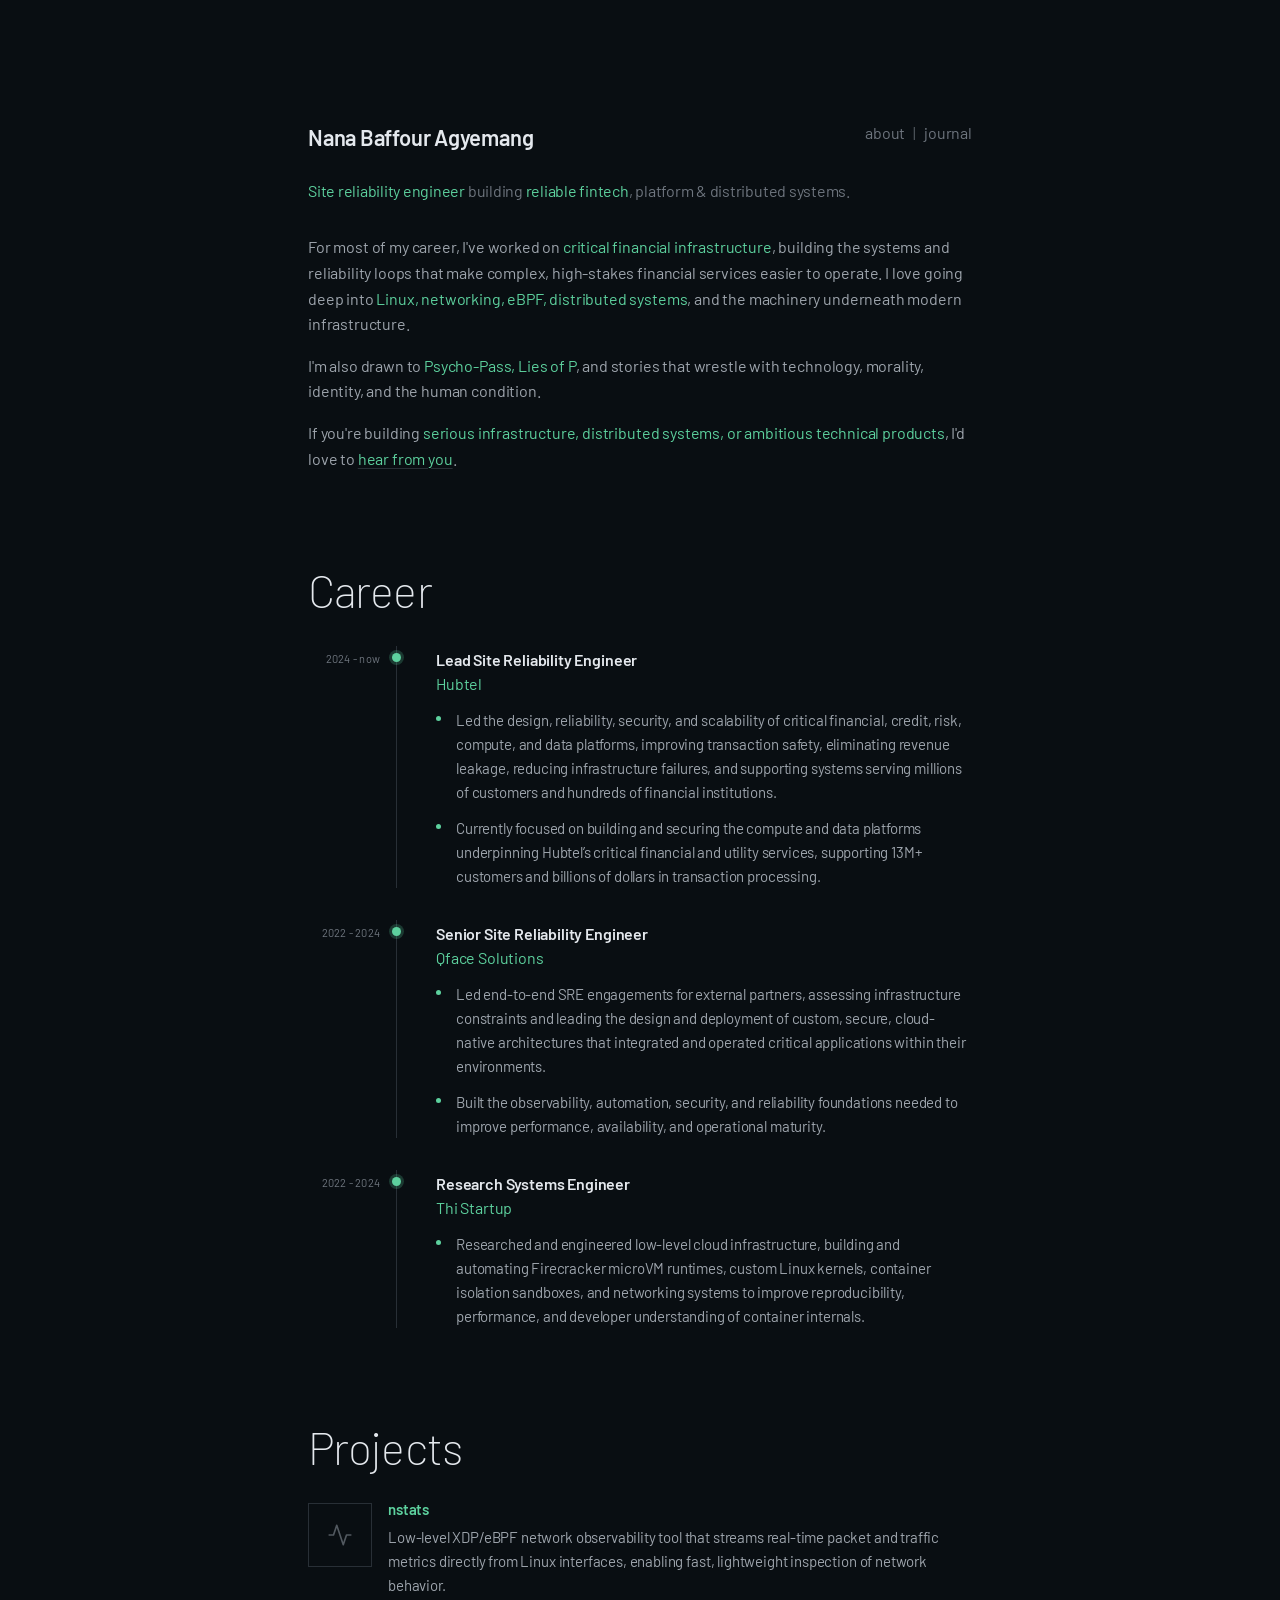
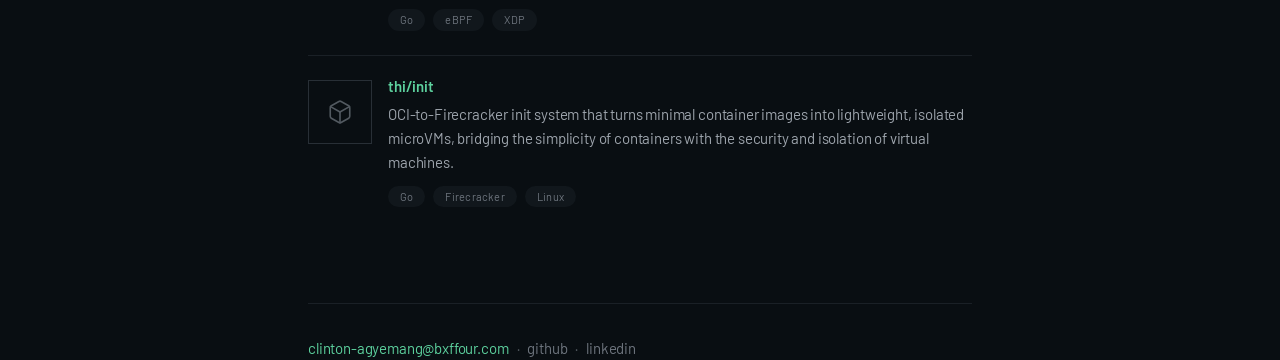
==== public/index.html @ b0f0f6a3 "Deploy as Cloudflare Pages: move site into public/, drop Worker config" ====
<!DOCTYPE html>
<html lang="en">
<head>
  <meta charset="UTF-8">
  <meta name="viewport" content="width=device-width, initial-scale=1.0">
  <meta name="description" content="Agyemang Clinton Baffour is a Site Reliability Engineer building reliable fintech, platform, and distributed systems.">
  <meta name="color-scheme" content="dark">
  <title>Nana Baffour Agyemang | Site Reliability Engineer</title>
  <link rel="preconnect" href="https://fonts.googleapis.com">
  <link rel="preconnect" href="https://fonts.gstatic.com" crossorigin>
  <link
    href="https://fonts.googleapis.com/css2?family=Barlow:wght@200;300;400;500;600&amp;family=IBM+Plex+Mono:wght@400;500&amp;display=swap"
    rel="stylesheet"
  >
  <link rel="stylesheet" href="tokens.css">
  <link rel="stylesheet" href="assets/css/main.css">
</head>
<body>
  <a class="skip-link" href="#main">Skip to content</a>

  <div class="page">
    <header class="site-header">
      <a class="site-name" href="index.html">Nana Baffour Agyemang</a>
      <nav class="site-nav" aria-label="Primary">
        <a href="about.html">about</a>
        <a href="now.html">journal</a>
      </nav>
    </header>

    <main id="main">
      <div class="hero">
        <span class="em">Site reliability engineer</span> building
        <span class="em">reliable fintech</span>, platform &amp; distributed
        systems.
      </div>

      <div class="intro">
        <p>
          For most of my career, I've worked on <span class="em">critical financial infrastructure</span>,
          building the systems and reliability loops that make complex, high-stakes financial
          services easier to operate. I love going deep into <span class="em">Linux, networking, eBPF, distributed systems</span>,
          and the machinery underneath modern infrastructure.
        </p>
        <p>
          I'm also drawn to <span class="em">Psycho-Pass, Lies of P</span>, and stories that wrestle with
          technology, morality, identity, and the human condition.
        </p>
        <p>
          If you're building <span class="em">serious infrastructure, distributed systems, or ambitious
          technical products</span>, I'd love to <a class="inline-link" href="#footer">hear from you</a>.
        </p>
      </div>

      <section aria-labelledby="career-heading">
        <div class="section-heading">
          <h2 id="career-heading">Career</h2>
        </div>
        <div class="career">
          <article class="entry">
            <div class="timespan">2024 - now</div>
            <div class="rail"><span class="entry-dot" aria-hidden="true"></span></div>
            <div class="desc">
              <h3 class="job-role">Lead Site Reliability Engineer</h3>
              <div class="job-org">Hubtel</div>
              <ul class="job-points">
                <li>Led the design, reliability, security, and scalability of critical financial, credit, risk, compute, and data platforms, improving transaction safety, eliminating revenue leakage, reducing infrastructure failures, and supporting systems serving millions of customers and hundreds of financial institutions.</li>
                <li>Currently focused on building and securing the compute and data platforms underpinning Hubtel&rsquo;s critical financial and utility services, supporting 13M+ customers and billions of dollars in transaction processing.</li>
              </ul>
            </div>
          </article>

          <article class="entry">
            <div class="timespan">2022 - 2024</div>
            <div class="rail"><span class="entry-dot" aria-hidden="true"></span></div>
            <div class="desc">
              <h3 class="job-role">Senior Site Reliability Engineer</h3>
              <div class="job-org">Qface Solutions</div>
              <ul class="job-points">
                <li>Led end-to-end SRE engagements for external partners, assessing infrastructure constraints and leading the design and deployment of custom, secure, cloud-native architectures that integrated and operated critical applications within their environments.</li>
                <li>Built the observability, automation, security, and reliability foundations needed to improve performance, availability, and operational maturity.</li>
              </ul>
            </div>
          </article>

          <article class="entry">
            <div class="timespan">2022 - 2024</div>
            <div class="rail"><span class="entry-dot" aria-hidden="true"></span></div>
            <div class="desc">
              <h3 class="job-role">Research Systems Engineer</h3>
              <div class="job-org">Thi Startup</div>
              <ul class="job-points">
                <li>Researched and engineered low-level cloud infrastructure, building and automating Firecracker microVM runtimes, custom Linux kernels, container isolation sandboxes, and networking systems to improve reproducibility, performance, and developer understanding of container internals.</li>
              </ul>
            </div>
          </article>
        </div>
      </section>

      <section aria-labelledby="projects-heading">
        <div class="section-heading">
          <h2 id="projects-heading">Projects</h2>
        </div>
        <div class="projects">
          <article class="project">
            <div class="project-thumb" aria-hidden="true">
              <svg width="26" height="26" viewBox="0 0 24 24" fill="none" stroke="currentColor" stroke-width="1.5" stroke-linecap="round" stroke-linejoin="round">
                <polyline points="22 12 18 12 15 21 9 3 6 12 2 12"></polyline>
              </svg>
            </div>
            <div class="project-content">
              <div class="project-title"><a href="#footer">nstats</a></div>
              <div class="project-desc"><p>Low-level XDP/eBPF network observability tool that streams real-time packet and traffic metrics directly from Linux interfaces, enabling fast, lightweight inspection of network behavior.</p></div>
              <div class="chips"><span class="chip">Go</span><span class="chip">eBPF</span><span class="chip">XDP</span></div>
            </div>
          </article>

          <article class="project">
            <div class="project-thumb" aria-hidden="true">
              <svg width="26" height="26" viewBox="0 0 24 24" fill="none" stroke="currentColor" stroke-width="1.5" stroke-linecap="round" stroke-linejoin="round">
                <path d="M21 8a2 2 0 0 0-1-1.73l-7-4a2 2 0 0 0-2 0l-7 4A2 2 0 0 0 3 8v8a2 2 0 0 0 1 1.73l7 4a2 2 0 0 0 2 0l7-4A2 2 0 0 0 21 16Z"></path>
                <path d="M3.3 7 12 12l8.7-5"></path>
                <path d="M12 22V12"></path>
              </svg>
            </div>
            <div class="project-content">
              <div class="project-title"><a href="#footer">thi/init</a></div>
              <div class="project-desc"><p>OCI-to-Firecracker init system that turns minimal container images into lightweight, isolated microVMs, bridging the simplicity of containers with the security and isolation of virtual machines.</p></div>
              <div class="chips"><span class="chip">Go</span><span class="chip">Firecracker</span><span class="chip">Linux</span></div>
            </div>
          </article>
        </div>
      </section>
    </main>

    <footer id="footer" class="site-footer">
      <div class="foot-links">
        <a class="foot-email" href="mailto:clinton-agyemang@bxffour.com">clinton-agyemang@bxffour.com</a>
        <span aria-hidden="true">·</span>
        <a class="foot-link" href="https://github.com/bxffour" target="_blank" rel="noopener noreferrer">github</a>
        <span aria-hidden="true">·</span>
        <a class="foot-link" href="https://www.linkedin.com/in/nana-agyemang/" target="_blank" rel="noopener noreferrer">linkedin</a>
      </div>
    </footer>
  </div>
</body>
</html>
---- public/tokens.css ----
/* Hallmark · tokens.css - design-language tokens for the bxffour portfolio.
 * Structure + typographic scale studied from gwuah.com (Barlow, thin display vs small body)
 * green on black · Barlow display+body · IBM Plex Mono for tech labels
 */
:root {
  /* color - green on black */
  --color-paper: oklch(16% 0.012 250);
  --color-paper-2: oklch(20% 0.014 250);
  --color-ink: oklch(93% 0.008 250);
  --color-ink-2: oklch(72% 0.014 250);
  --color-ink-3: oklch(56% 0.016 250);
  --color-ink-4: oklch(46% 0.014 250);
  --color-accent: oklch(78% 0.13 162);
  --color-accent-strong: oklch(86% 0.12 162);
  --color-accent-dim: oklch(56% 0.11 162);
  --color-focus: var(--color-accent);
  --color-border: oklch(30% 0.016 250);
  --color-border-soft: oklch(24% 0.014 250);

  /* font */
  --font-display: "Barlow", system-ui, sans-serif;
  --font-body: "Barlow", system-ui, sans-serif;
  --font-mono: "IBM Plex Mono", ui-monospace, monospace;

  /* text scale - gwuah: big thin display vs small body */
  --text-display: clamp(2.2rem, 6vw, 2.8rem); /* ~35-45px */
  --text-name: 1.375rem;                       /* 22px */
  --text-body: 1rem;                           /* 16px */
  --text-small: 0.9375rem;                     /* 15px */
  --text-meta: 0.6875rem;                      /* 11px */

  /* space - 4pt scale */
  --space-1: 0.25rem;
  --space-2: 0.5rem;
  --space-3: 0.75rem;
  --space-4: 1rem;
  --space-5: 1.25rem;
  --space-6: 1.5rem;
  --space-8: 2rem;
  --space-10: 2.5rem;
  --space-12: 3rem;
  --space-16: 4rem;
  --space-20: 5rem;
  --space-24: 6rem;
  --space-30: 7.5rem;
  --space-36: 9rem;

  /* negative-space landmarks - gwuah */
  --pad-top: 120px;
  --hero-tuck: -50px;
  --footer-mt: 150px;
  --footer-py: 130px;

  /* rule + radius */
  --rule-hair: 1px;
  --radius: 0.25rem;

  /* motion (kept for tokens completeness; gwuah is static) */
  --ease-out: cubic-bezier(0.16, 1, 0.3, 1);
  --dur-base: 200ms;
}
---- public/assets/css/main.css ----
/* Hallmark · macrostructure: Multi-page Index · tone: technical · anchor hue: green
 * theme: studied-DNA (structure + type scale: gwuah.com · palette: green on black)
 * source-url: https://www.gwuah.com/
 * paper: oklch(16% 0.012 250) · accent: oklch(78% 0.13 162) · green on black
 * display/body: Barlow (extralight display vs small body) · mono: IBM Plex Mono
 * pre-emit critique: P5 H4 E5 S5 R5 V5
 */

html {
  scroll-behavior: smooth;
  overflow-x: clip;
  scrollbar-width: thin;
  scrollbar-color: var(--color-border) var(--color-paper);
}

body {
  margin: 0;
  background: var(--color-paper);
  color: var(--color-ink);
  font-family: var(--font-body);
  font-weight: 400;
  line-height: 1.6;
  letter-spacing: -0.01em;
  overflow-x: clip;
  -webkit-font-smoothing: antialiased;
  text-rendering: optimizeLegibility;
}

* {
  box-sizing: border-box;
}

::selection {
  background: var(--color-accent);
  color: var(--color-paper);
}

a {
  color: inherit;
}

.skip-link {
  position: absolute;
  top: -40px;
  left: var(--space-4);
  z-index: 1000;
  background: var(--color-accent);
  color: var(--color-paper);
  padding: var(--space-2) var(--space-4);
  border-radius: var(--radius);
  font-size: var(--text-small);
  text-decoration: none;
  transition: top var(--dur-base) var(--ease-out);
}

.skip-link:focus {
  top: var(--space-4);
}

/* ---------------- page shell ---------------- */

.page {
  max-width: 44rem;
  margin: 0 auto;
  padding: var(--pad-top) var(--space-5) 0;
}

/* ---------------- header / nav ---------------- */

.site-header {
  display: flex;
  justify-content: space-between;
  align-items: flex-start;
  gap: var(--space-6);
  margin-bottom: var(--space-6);
}

.site-name {
  font-family: var(--font-display);
  font-weight: 600;
  font-size: var(--text-name);
  letter-spacing: -0.01em;
  color: var(--color-ink);
  text-decoration: none;
}

.site-nav {
  display: flex;
  flex-direction: row;
  align-items: baseline;
  gap: var(--space-2);
  font-size: var(--text-body);
  color: var(--color-ink-3);
}

.site-nav a + a::before {
  content: "|";
  color: var(--color-ink-4);
  margin-right: var(--space-2);
}

.site-nav a {
  text-decoration: none;
  color: inherit;
  transition: color var(--dur-base) var(--ease-out);
}

.site-nav a:hover,
.site-nav a:focus-visible {
  color: var(--color-ink);
}

.site-nav a[aria-current="page"] {
  color: var(--color-accent);
}

/* ---------------- hero sentence ---------------- */

.hero {
  color: var(--color-ink-3);
  letter-spacing: -0.015em;
  font-size: var(--text-body);
  line-height: 1.45;
  margin-top: 0;
}

.em {
  color: var(--color-accent);
}

/* ---------------- intro ---------------- */

.intro {
  margin-top: var(--space-8);
  color: var(--color-ink-2);
  font-size: var(--text-body);
  display: flex;
  flex-direction: column;
  gap: var(--space-4);
}

.intro p {
  margin: 0;
  line-height: 1.6;
}

.mono {
  font-family: var(--font-mono);
  font-size: 0.92em;
  letter-spacing: -0.01em;
}

.dim {
  color: var(--color-ink-4);
}

.inline-link {
  color: var(--color-accent);
  text-decoration: underline;
  text-underline-offset: 3px;
  text-decoration-thickness: 1px;
  text-decoration-color: var(--color-border);
}

.inline-link:hover,
.inline-link:focus-visible {
  text-decoration-color: var(--color-accent);
}

/* ---------------- section heading ---------------- */

.section-heading {
  margin-top: var(--space-24);
  margin-bottom: var(--space-8);
}

.section-heading h2 {
  font-family: var(--font-display);
  font-weight: 200;
  font-size: var(--text-display);
  letter-spacing: -0.02em;
  line-height: 1.05;
  margin: 0;
}

.section-heading .sub {
  color: var(--color-ink-4);
  font-weight: 300;
  font-size: var(--text-small);
  margin-top: var(--space-2);
}

/* ---------------- career timeline ---------------- */

.career {
  display: flex;
  flex-direction: column;
}

.entry {
  display: grid;
  grid-template-columns: 4.5rem 1.5rem minmax(0, 1fr);
  column-gap: var(--space-4);
  padding-bottom: var(--space-8);
}

.entry:last-child {
  padding-bottom: 0;
}

.timespan {
  text-align: right;
  color: var(--color-ink-3);
  font-size: var(--text-meta);
  letter-spacing: 0.02em;
  white-space: nowrap;
  padding-top: 0.35em;
  min-width: 0;
}

.rail {
  position: relative;
  align-self: stretch;
  border-left: var(--rule-hair) solid var(--color-border);
}

.entry-dot {
  position: absolute;
  top: 0.45em;
  left: -5px;
  width: 9px;
  height: 9px;
  border-radius: 50%;
  background: var(--color-accent);
  box-shadow: 0 0 0 3px color-mix(in oklch, var(--color-accent) 22%, transparent);
}

.desc {
  min-width: 0;
  padding-top: 0.05em;
}

.job-role {
  font-weight: 600;
  font-size: var(--text-body);
  margin: 0;
}

.job-org {
  font-size: var(--text-body);
  color: var(--color-accent);
  margin-top: -2px;
}

.job-desc {
  margin-top: var(--space-3);
  color: var(--color-ink-2);
  font-size: var(--text-small);
  line-height: 1.6;
}

.job-points {
  list-style: none;
  margin: var(--space-3) 0 0;
  padding: 0;
  display: flex;
  flex-direction: column;
  gap: var(--space-3);
}

.job-points li {
  color: var(--color-ink-2);
  font-size: var(--text-small);
  line-height: 1.6;
  padding-left: var(--space-5);
  position: relative;
}

.job-points li::before {
  content: "";
  position: absolute;
  left: 0;
  top: 0.55em;
  width: 5px;
  height: 5px;
  border-radius: 50%;
  background: var(--color-accent);
}

.job-desc p {
  margin: 0;
}

/* ---------------- projects list ---------------- */

.projects {
  display: flex;
  flex-direction: column;
}

.project {
  display: grid;
  grid-template-columns: auto minmax(0, 1fr);
  gap: var(--space-4);
  padding-top: var(--space-6);
  margin-top: var(--space-6);
  border-top: var(--rule-hair) solid var(--color-border-soft);
}

.project:first-child {
  border-top: none;
  padding-top: 0;
  margin-top: 0;
}

.project-thumb {
  width: 64px;
  height: 64px;
  flex-shrink: 0;
  border: 1px solid var(--color-border);
  display: flex;
  align-items: center;
  justify-content: center;
  color: var(--color-ink-4);
}

.project-thumb svg {
  transition: color var(--dur-base) var(--ease-out);
}

.project:hover .project-thumb,
.project:focus-within .project-thumb {
  color: var(--color-accent);
}

.project-content {
  min-width: 0;
  margin-top: -6px;
}

.project-title {
  font-weight: 600;
  font-size: var(--text-small);
}

.project-title a {
  color: var(--color-accent);
  text-decoration: none;
}

.project-title a:hover,
.project-title a:focus-visible {
  text-decoration: underline;
  text-underline-offset: 2px;
}

.project-desc {
  color: var(--color-ink-2);
  font-size: var(--text-small);
  line-height: 1.6;
  margin-top: var(--space-1);
}

.project-desc p {
  margin: 0;
}

.chips {
  display: flex;
  flex-wrap: wrap;
  gap: var(--space-2);
  margin-top: var(--space-3);
}

.chip {
  background: var(--color-paper-2);
  border-radius: 999px;
  padding: 2px var(--space-3);
  font-size: var(--text-meta);
  letter-spacing: 0.02em;
  color: var(--color-ink-3);
}

/* ---------------- about / now shared ---------------- */

.bio {
  margin-top: var(--space-8);
  color: var(--color-ink-2);
  font-size: var(--text-body);
  display: flex;
  flex-direction: column;
  gap: var(--space-4);
  max-width: 40rem;
}

.bio p {
  margin: 0;
  line-height: 1.65;
}

.about-section-title {
  font-family: var(--font-display);
  font-weight: 500;
  font-size: var(--text-body);
  color: var(--color-ink);
  margin: 0 0 var(--space-4);
}

.about-block {
  margin-top: var(--space-12);
}

.about-list {
  list-style: none;
  margin: 0;
  padding: 0;
  display: flex;
  flex-direction: column;
  gap: var(--space-3);
}

.about-list li {
  color: var(--color-ink-2);
  font-size: var(--text-small);
  padding-left: var(--space-5);
  position: relative;
}

.about-list li::before {
  content: "";
  position: absolute;
  left: 0;
  top: 0.6em;
  width: 0.4em;
  height: 1px;
  background: var(--color-accent);
}

.about-cols {
  display: grid;
  grid-template-columns: repeat(2, minmax(0, 1fr));
  gap: var(--space-10);
}

.now-row {
  display: flex;
  align-items: center;
  gap: var(--space-3);
  margin-top: var(--space-8);
  color: var(--color-ink);
  font-size: var(--text-body);
}

.now-dot {
  width: 0.5rem;
  height: 0.5rem;
  flex-shrink: 0;
  border-radius: 50%;
  background: var(--color-accent);
  box-shadow: 0 0 0 3px color-mix(in oklch, var(--color-accent) 22%, transparent);
}

/* ---------------- footer ---------------- */

.site-footer {
  margin-top: var(--space-24);
  padding-top: var(--space-8);
  border-top: var(--rule-hair) solid var(--color-border-soft);
  display: flex;
  justify-content: space-between;
  align-items: baseline;
  flex-wrap: wrap;
  gap: var(--space-2) var(--space-6);
}

.foot-line {
  margin: 0;
  color: var(--color-ink-3);
  font-size: var(--text-small);
}

.foot-email {
  color: var(--color-accent);
  font-size: var(--text-small);
  text-decoration: none;
  overflow-wrap: anywhere;
}

.foot-email:hover,
.foot-email:focus-visible {
  text-decoration: underline;
  text-underline-offset: 4px;
}

.foot-links {
  display: flex;
  flex-wrap: wrap;
  align-items: baseline;
  gap: var(--space-2);
  font-size: var(--text-small);
  color: var(--color-ink-4);
}

.foot-link {
  color: var(--color-ink-3);
  text-decoration: none;
  transition: color var(--dur-base) var(--ease-out);
}

.foot-link:hover,
.foot-link:focus-visible {
  color: var(--color-ink);
}

/* ---------------- under-construction page ---------------- */

.construction {
  margin-top: var(--space-12);
}

.construction-prompt {
  display: flex;
  align-items: center;
  gap: var(--space-2);
  margin: 0;
  font-family: var(--font-mono);
  font-size: var(--text-meta);
  letter-spacing: 0.14em;
  text-transform: uppercase;
}

.cursor {
  display: inline-block;
  width: 0.5em;
  height: 1.05em;
  background: var(--color-accent);
  animation: blink 1.1s steps(1) infinite;
}

@keyframes blink {
  50% {
    opacity: 0;
  }
}

.construction-title {
  font-family: var(--font-display);
  font-weight: 200;
  font-size: var(--text-display);
  letter-spacing: -0.02em;
  line-height: 1.05;
  margin: var(--space-6) 0 var(--space-4);
}

.construction-sub {
  color: var(--color-ink-2);
  font-size: var(--text-small);
  line-height: 1.65;
  max-width: 34rem;
  margin: 0;
}

/* ---------------- focus ---------------- */

:focus-visible {
  outline: 2px solid var(--color-focus);
  outline-offset: 2px;
  border-radius: 2px;
}

/* ---------------- reduced motion ---------------- */

@media (prefers-reduced-motion: reduce) {
  html {
    scroll-behavior: auto;
  }

  .cursor {
    animation: none;
  }
}

/* ---------------- responsive ---------------- */

@media (max-width: 640px) {
  .page {
    padding: 48px var(--space-4) 0;
  }

  .site-header {
    flex-wrap: wrap;
    row-gap: var(--space-3);
  }

  .site-name {
    font-size: 1.2rem;
  }

  .section-heading {
    margin-top: var(--space-16);
  }

  .site-footer {
    margin-top: var(--space-16);
  }

  .entry {
    grid-template-columns: 4.5rem 1.25rem minmax(0, 1fr);
    column-gap: var(--space-3);
  }

  .about-cols {
    grid-template-columns: 1fr;
    gap: var(--space-8);
  }
}
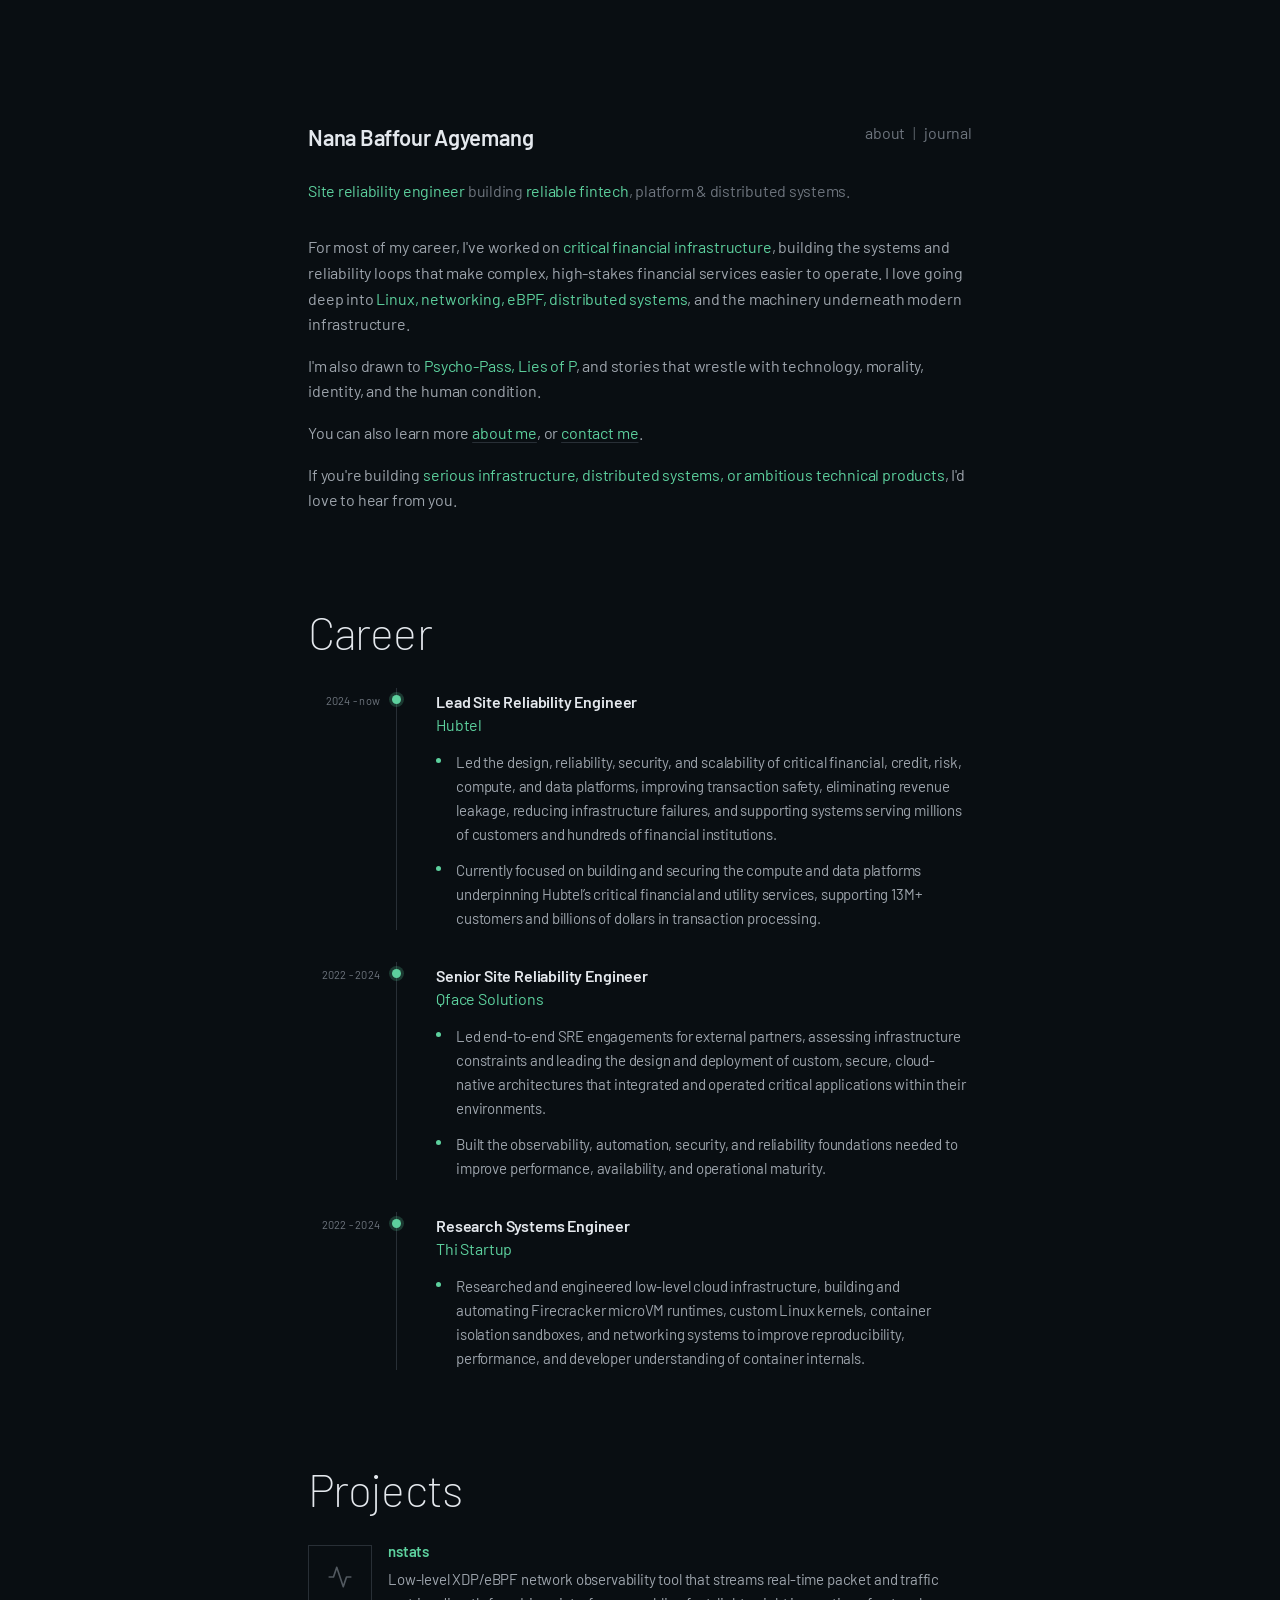
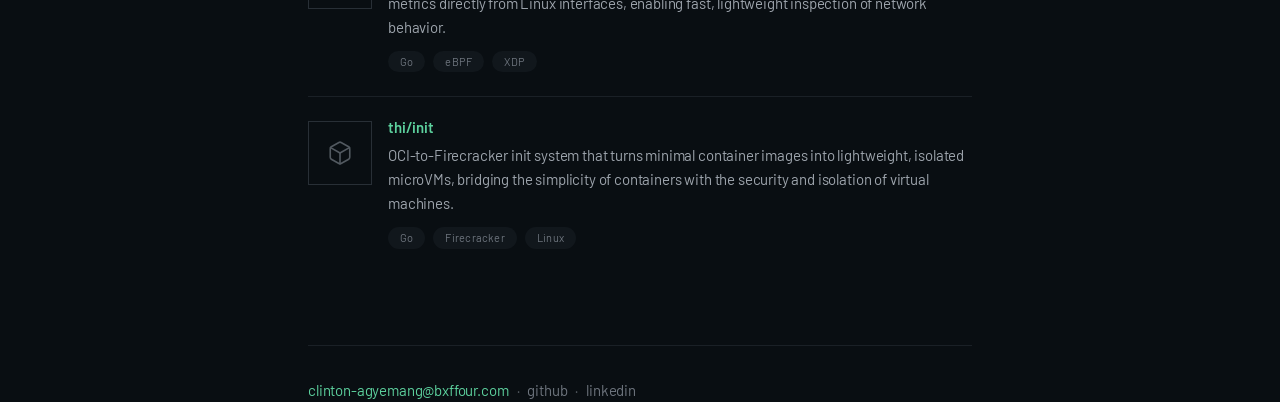
==== commit 5d14d0c3: "Update home intro links" ====
--- a/public/index.html
+++ b/public/index.html
@@ -46,8 +46,12 @@
           technology, morality, identity, and the human condition.
         </p>
         <p>
+          You can also learn more <a class="inline-link" href="about.html">about me</a>,
+          or <a class="inline-link" href="#footer">contact me</a>.
+        </p>
+        <p>
           If you're building <span class="em">serious infrastructure, distributed systems, or ambitious
-          technical products</span>, I'd love to <a class="inline-link" href="#footer">hear from you</a>.
+          technical products</span>, I'd love to hear from you.
         </p>
       </div>
 
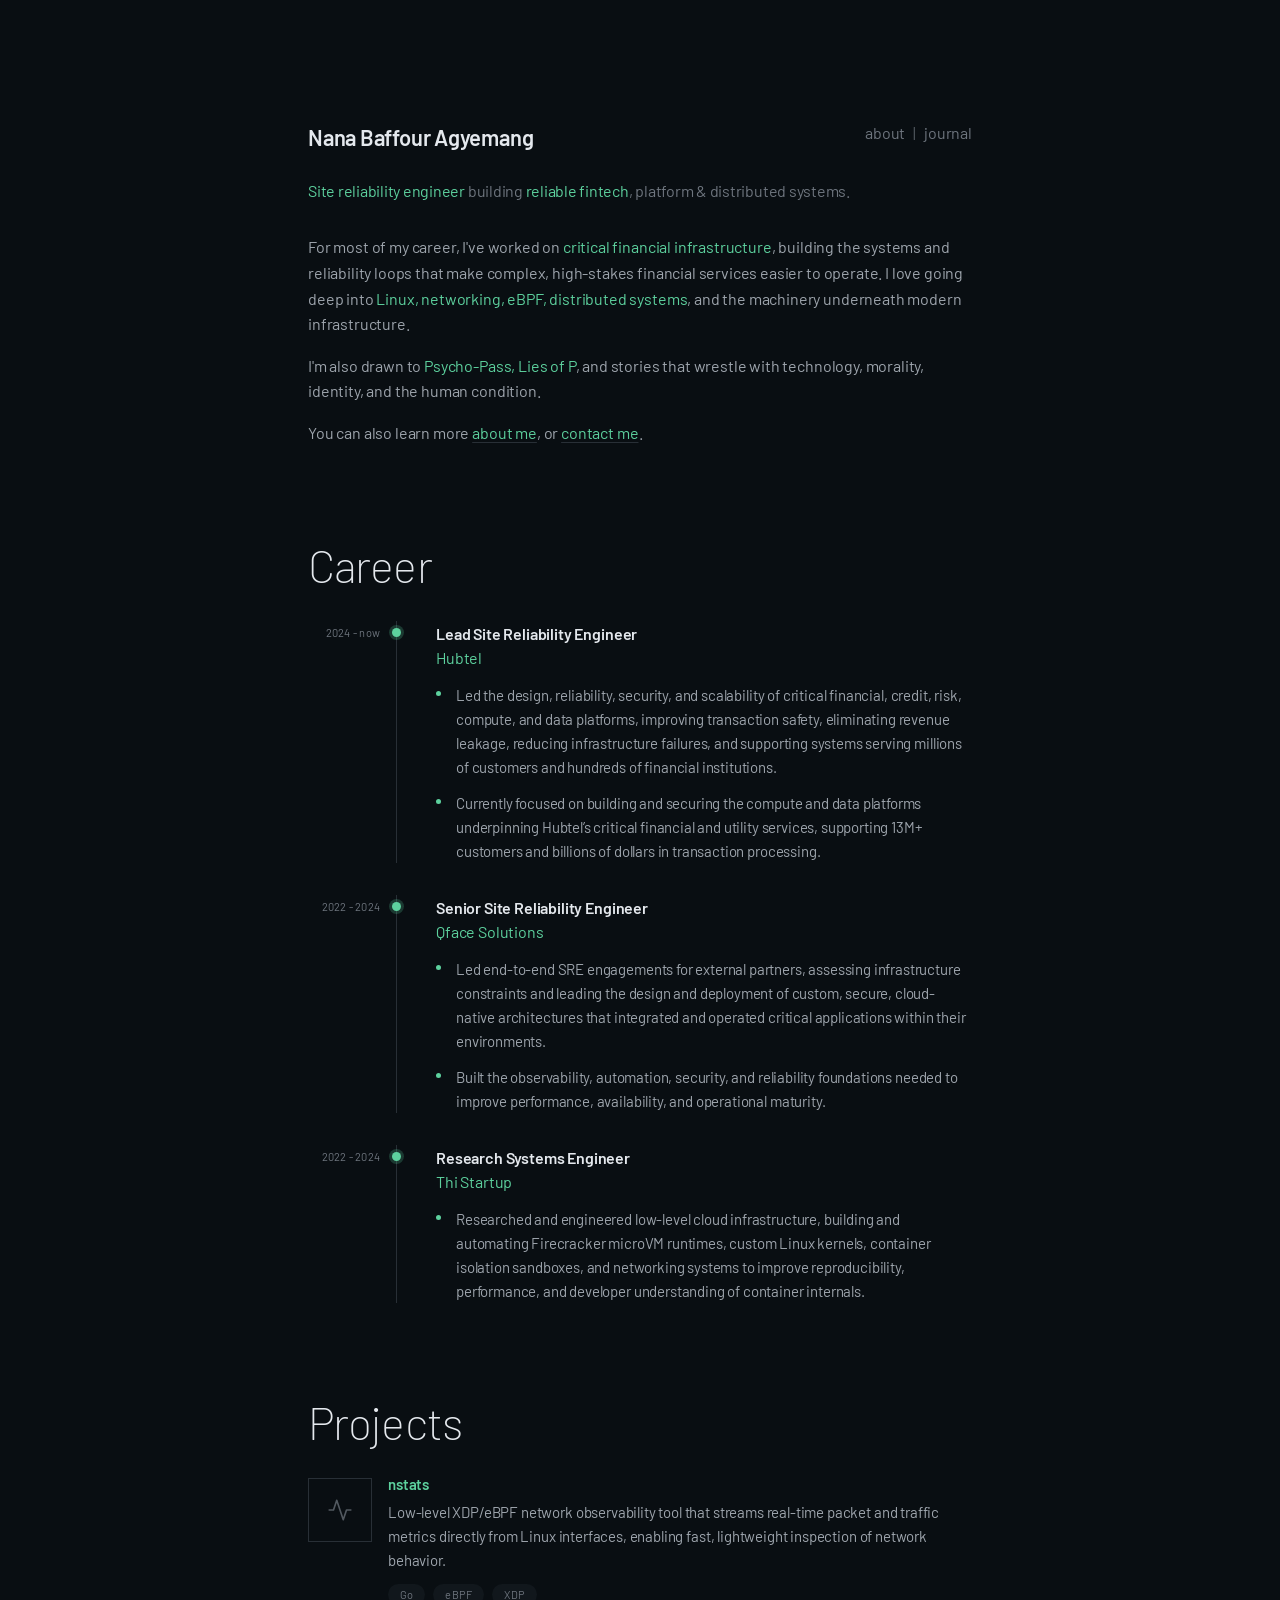
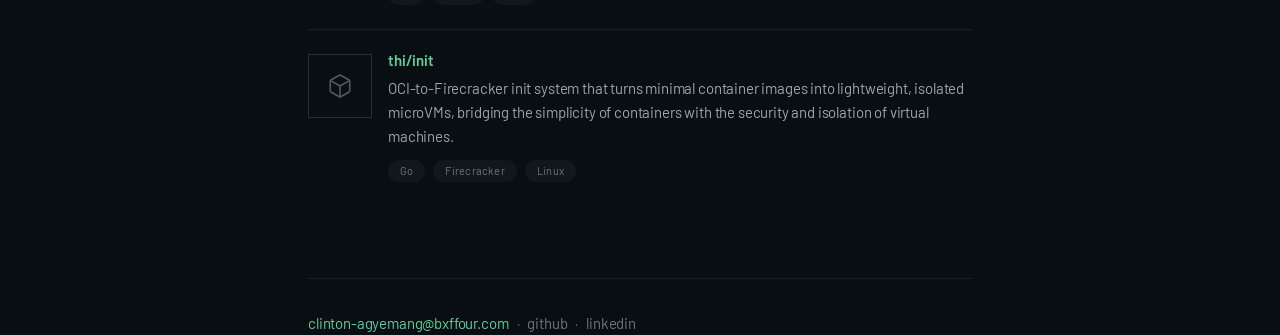
==== commit a19c4fa8: "Remove closing intro paragraph" ====
--- a/public/index.html
+++ b/public/index.html
@@ -48,10 +48,6 @@
         <p>
           You can also learn more <a class="inline-link" href="about.html">about me</a>,
           or <a class="inline-link" href="#footer">contact me</a>.
-        </p>
-        <p>
-          If you're building <span class="em">serious infrastructure, distributed systems, or ambitious
-          technical products</span>, I'd love to hear from you.
         </p>
       </div>
 
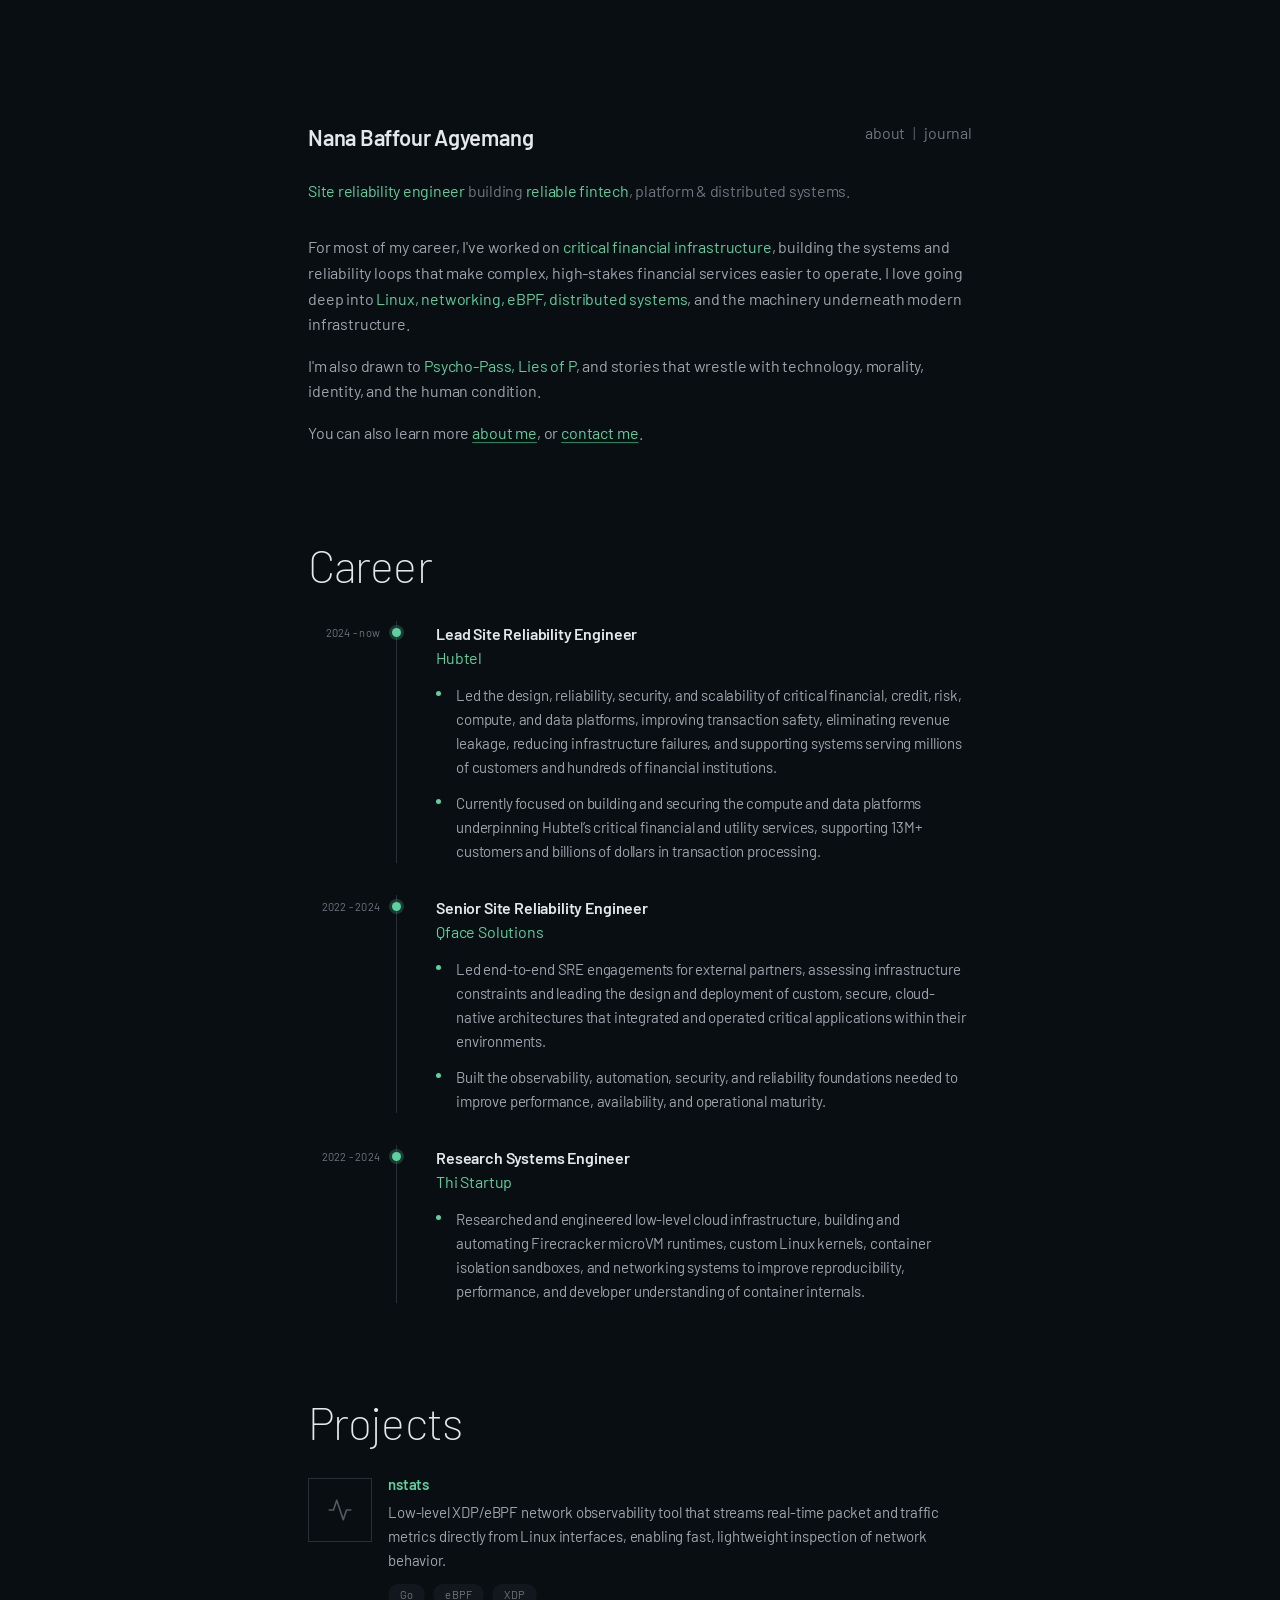
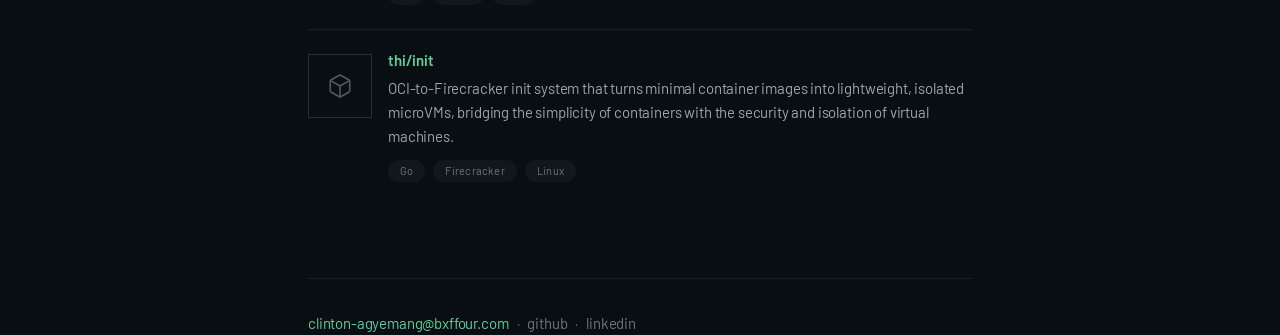
==== commit 46474a8d: "add link to project" ====
--- a/public/index.html
+++ b/public/index.html
@@ -108,7 +108,7 @@
               </svg>
             </div>
             <div class="project-content">
-              <div class="project-title"><a href="#footer">nstats</a></div>
+              <div class="project-title"><a href="https://github.com/bxffour/nstats" target="_blank" rel="noopener noreferrer">nstats</a></div>
               <div class="project-desc"><p>Low-level XDP/eBPF network observability tool that streams real-time packet and traffic metrics directly from Linux interfaces, enabling fast, lightweight inspection of network behavior.</p></div>
               <div class="chips"><span class="chip">Go</span><span class="chip">eBPF</span><span class="chip">XDP</span></div>
             </div>
@@ -123,7 +123,7 @@
               </svg>
             </div>
             <div class="project-content">
-              <div class="project-title"><a href="#footer">thi/init</a></div>
+              <div class="project-title"><a href="https://github.com/thi-startup/init" target="_blank" rel="noopener noreferrer">thi/init</a></div>
               <div class="project-desc"><p>OCI-to-Firecracker init system that turns minimal container images into lightweight, isolated microVMs, bridging the simplicity of containers with the security and isolation of virtual machines.</p></div>
               <div class="chips"><span class="chip">Go</span><span class="chip">Firecracker</span><span class="chip">Linux</span></div>
             </div>
--- a/public/assets/css/main.css
+++ b/public/assets/css/main.css
@@ -159,11 +159,12 @@
   text-decoration: underline;
   text-underline-offset: 3px;
   text-decoration-thickness: 1px;
-  text-decoration-color: var(--color-border);
+  text-decoration-color: var(--color-accent-dim);
 }
 
 .inline-link:hover,
 .inline-link:focus-visible {
+  color: var(--color-accent-strong);
   text-decoration-color: var(--color-accent);
 }
 
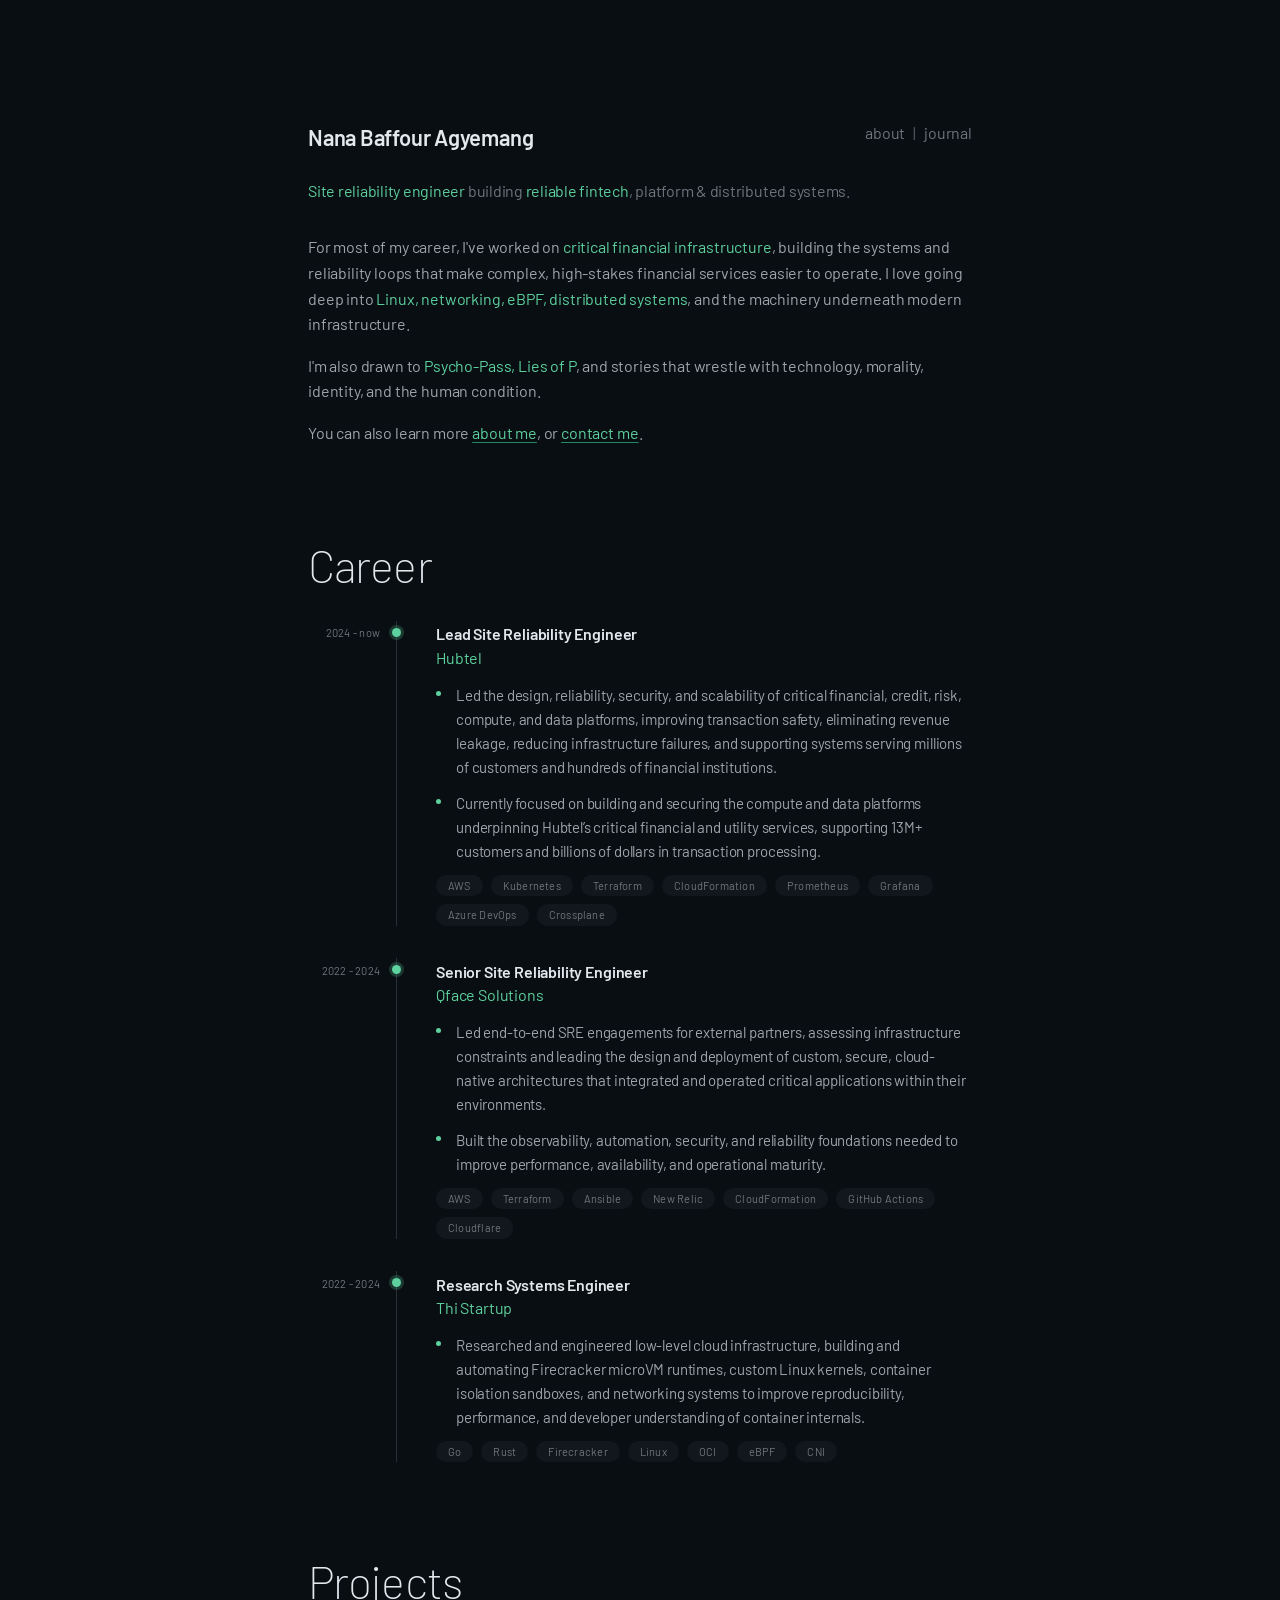
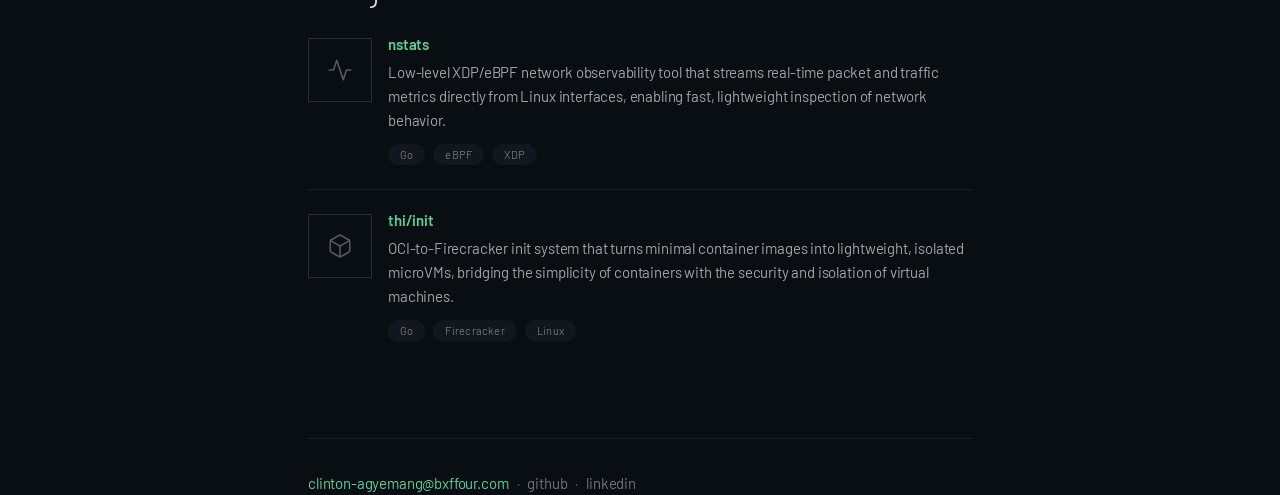
==== commit e59debae: "add tools and tech" ====
--- a/public/index.html
+++ b/public/index.html
@@ -66,6 +66,9 @@
                 <li>Led the design, reliability, security, and scalability of critical financial, credit, risk, compute, and data platforms, improving transaction safety, eliminating revenue leakage, reducing infrastructure failures, and supporting systems serving millions of customers and hundreds of financial institutions.</li>
                 <li>Currently focused on building and securing the compute and data platforms underpinning Hubtel&rsquo;s critical financial and utility services, supporting 13M+ customers and billions of dollars in transaction processing.</li>
               </ul>
+              <div class="chips">
+                <span class="chip">AWS</span><span class="chip">Kubernetes</span><span class="chip">Terraform</span><span class="chip">CloudFormation</span><span class="chip">Prometheus</span><span class="chip">Grafana</span><span class="chip">Azure DevOps</span><span class="chip">Crossplane</span>
+              </div>
             </div>
           </article>
 
@@ -79,6 +82,9 @@
                 <li>Led end-to-end SRE engagements for external partners, assessing infrastructure constraints and leading the design and deployment of custom, secure, cloud-native architectures that integrated and operated critical applications within their environments.</li>
                 <li>Built the observability, automation, security, and reliability foundations needed to improve performance, availability, and operational maturity.</li>
               </ul>
+              <div class="chips">
+                <span class="chip">AWS</span><span class="chip">Terraform</span><span class="chip">Ansible</span><span class="chip">New Relic</span><span class="chip">CloudFormation</span><span class="chip">GitHub Actions</span><span class="chip">Cloudflare</span>
+              </div>
             </div>
           </article>
 
@@ -91,6 +97,9 @@
               <ul class="job-points">
                 <li>Researched and engineered low-level cloud infrastructure, building and automating Firecracker microVM runtimes, custom Linux kernels, container isolation sandboxes, and networking systems to improve reproducibility, performance, and developer understanding of container internals.</li>
               </ul>
+              <div class="chips">
+                <span class="chip">Go</span><span class="chip">Rust</span><span class="chip">Firecracker</span><span class="chip">Linux</span><span class="chip">OCI</span><span class="chip">eBPF</span><span class="chip">CNI</span>
+              </div>
             </div>
           </article>
         </div>
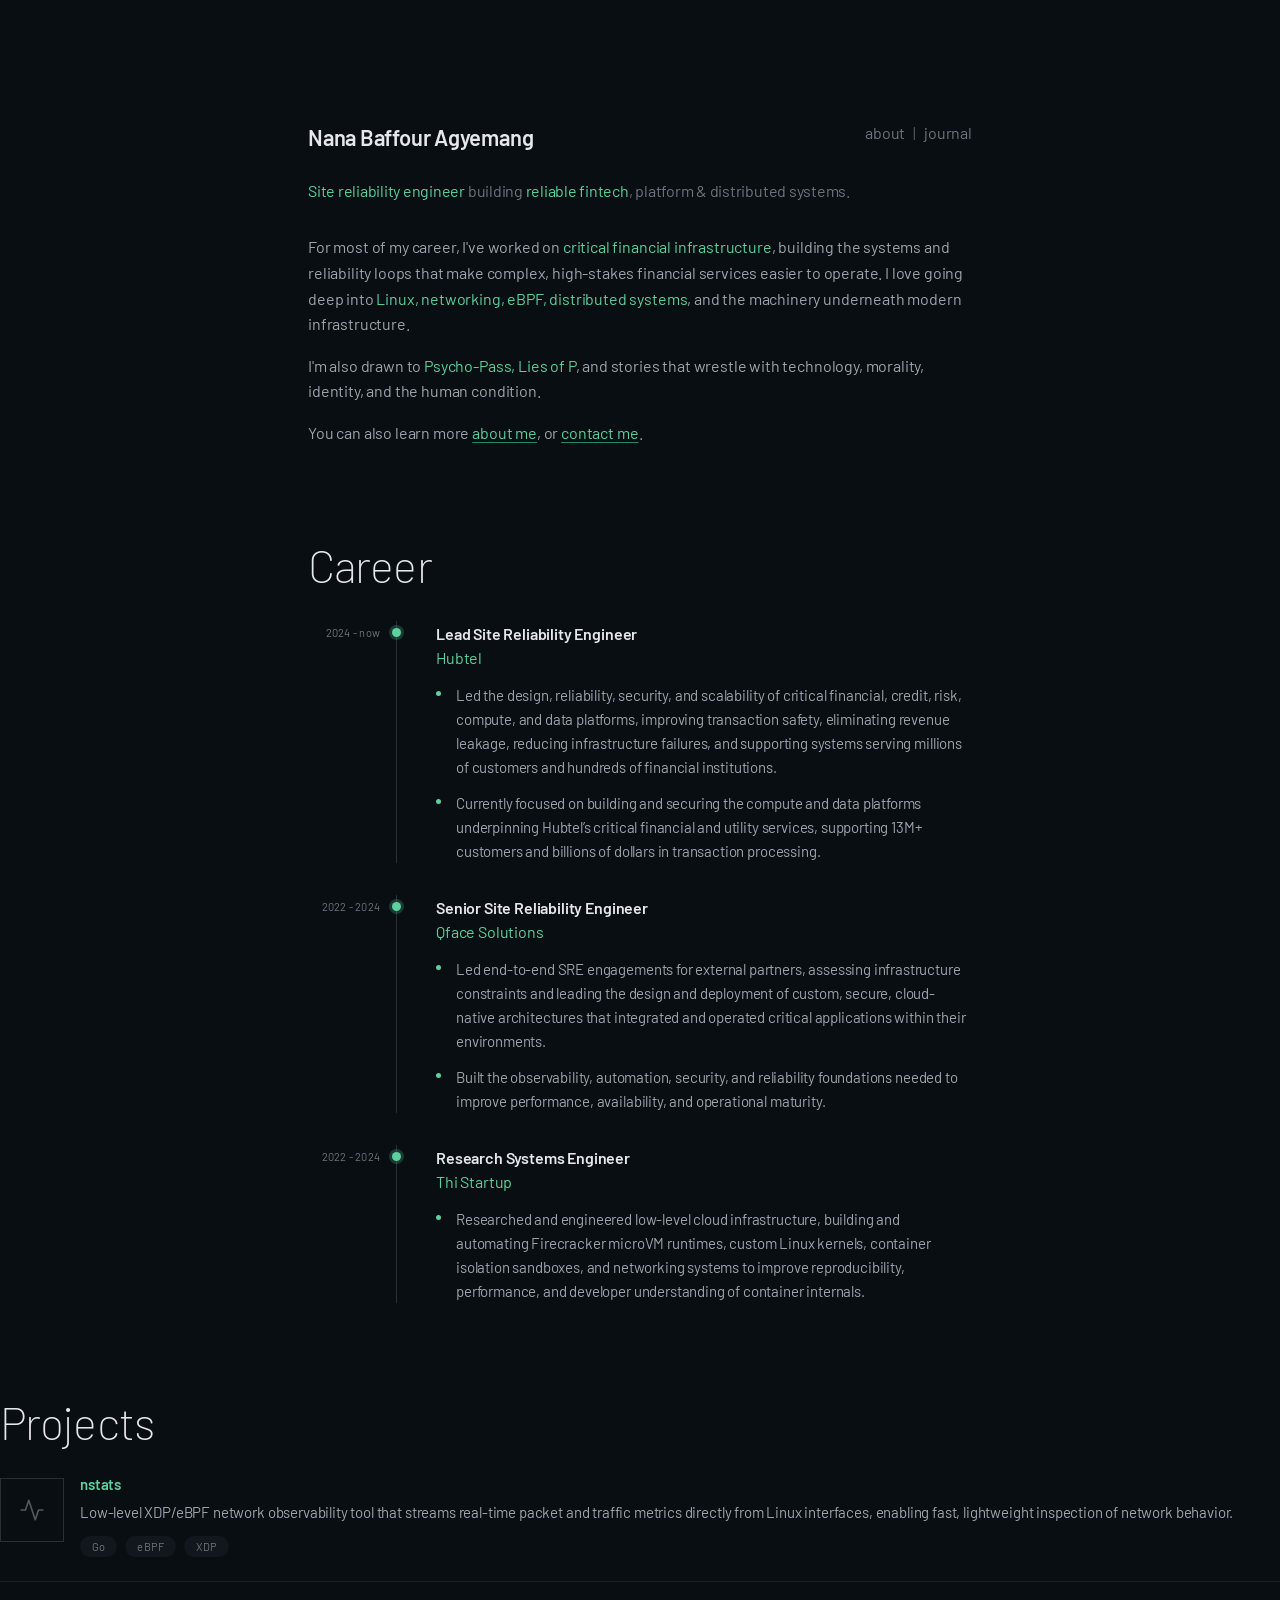
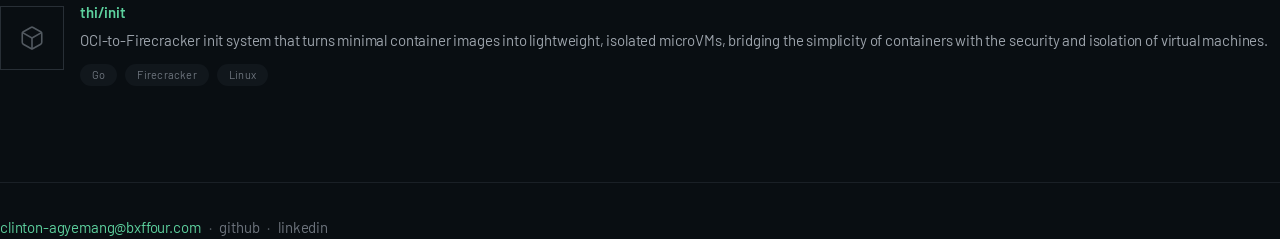
==== commit 7b1d2ffe: "refine about and careers" ====
--- a/public/index.html
+++ b/public/index.html
@@ -66,9 +66,6 @@
                 <li>Led the design, reliability, security, and scalability of critical financial, credit, risk, compute, and data platforms, improving transaction safety, eliminating revenue leakage, reducing infrastructure failures, and supporting systems serving millions of customers and hundreds of financial institutions.</li>
                 <li>Currently focused on building and securing the compute and data platforms underpinning Hubtel&rsquo;s critical financial and utility services, supporting 13M+ customers and billions of dollars in transaction processing.</li>
               </ul>
-              <div class="chips">
-                <span class="chip">AWS</span><span class="chip">Kubernetes</span><span class="chip">Terraform</span><span class="chip">CloudFormation</span><span class="chip">Prometheus</span><span class="chip">Grafana</span><span class="chip">Azure DevOps</span><span class="chip">Crossplane</span>
-              </div>
             </div>
           </article>
 
@@ -82,9 +79,6 @@
                 <li>Led end-to-end SRE engagements for external partners, assessing infrastructure constraints and leading the design and deployment of custom, secure, cloud-native architectures that integrated and operated critical applications within their environments.</li>
                 <li>Built the observability, automation, security, and reliability foundations needed to improve performance, availability, and operational maturity.</li>
               </ul>
-              <div class="chips">
-                <span class="chip">AWS</span><span class="chip">Terraform</span><span class="chip">Ansible</span><span class="chip">New Relic</span><span class="chip">CloudFormation</span><span class="chip">GitHub Actions</span><span class="chip">Cloudflare</span>
-              </div>
             </div>
           </article>
 
@@ -97,9 +91,7 @@
               <ul class="job-points">
                 <li>Researched and engineered low-level cloud infrastructure, building and automating Firecracker microVM runtimes, custom Linux kernels, container isolation sandboxes, and networking systems to improve reproducibility, performance, and developer understanding of container internals.</li>
               </ul>
-              <div class="chips">
-                <span class="chip">Go</span><span class="chip">Rust</span><span class="chip">Firecracker</span><span class="chip">Linux</span><span class="chip">OCI</span><span class="chip">eBPF</span><span class="chip">CNI</span>
-              </div>
+            </div>
             </div>
           </article>
         </div>
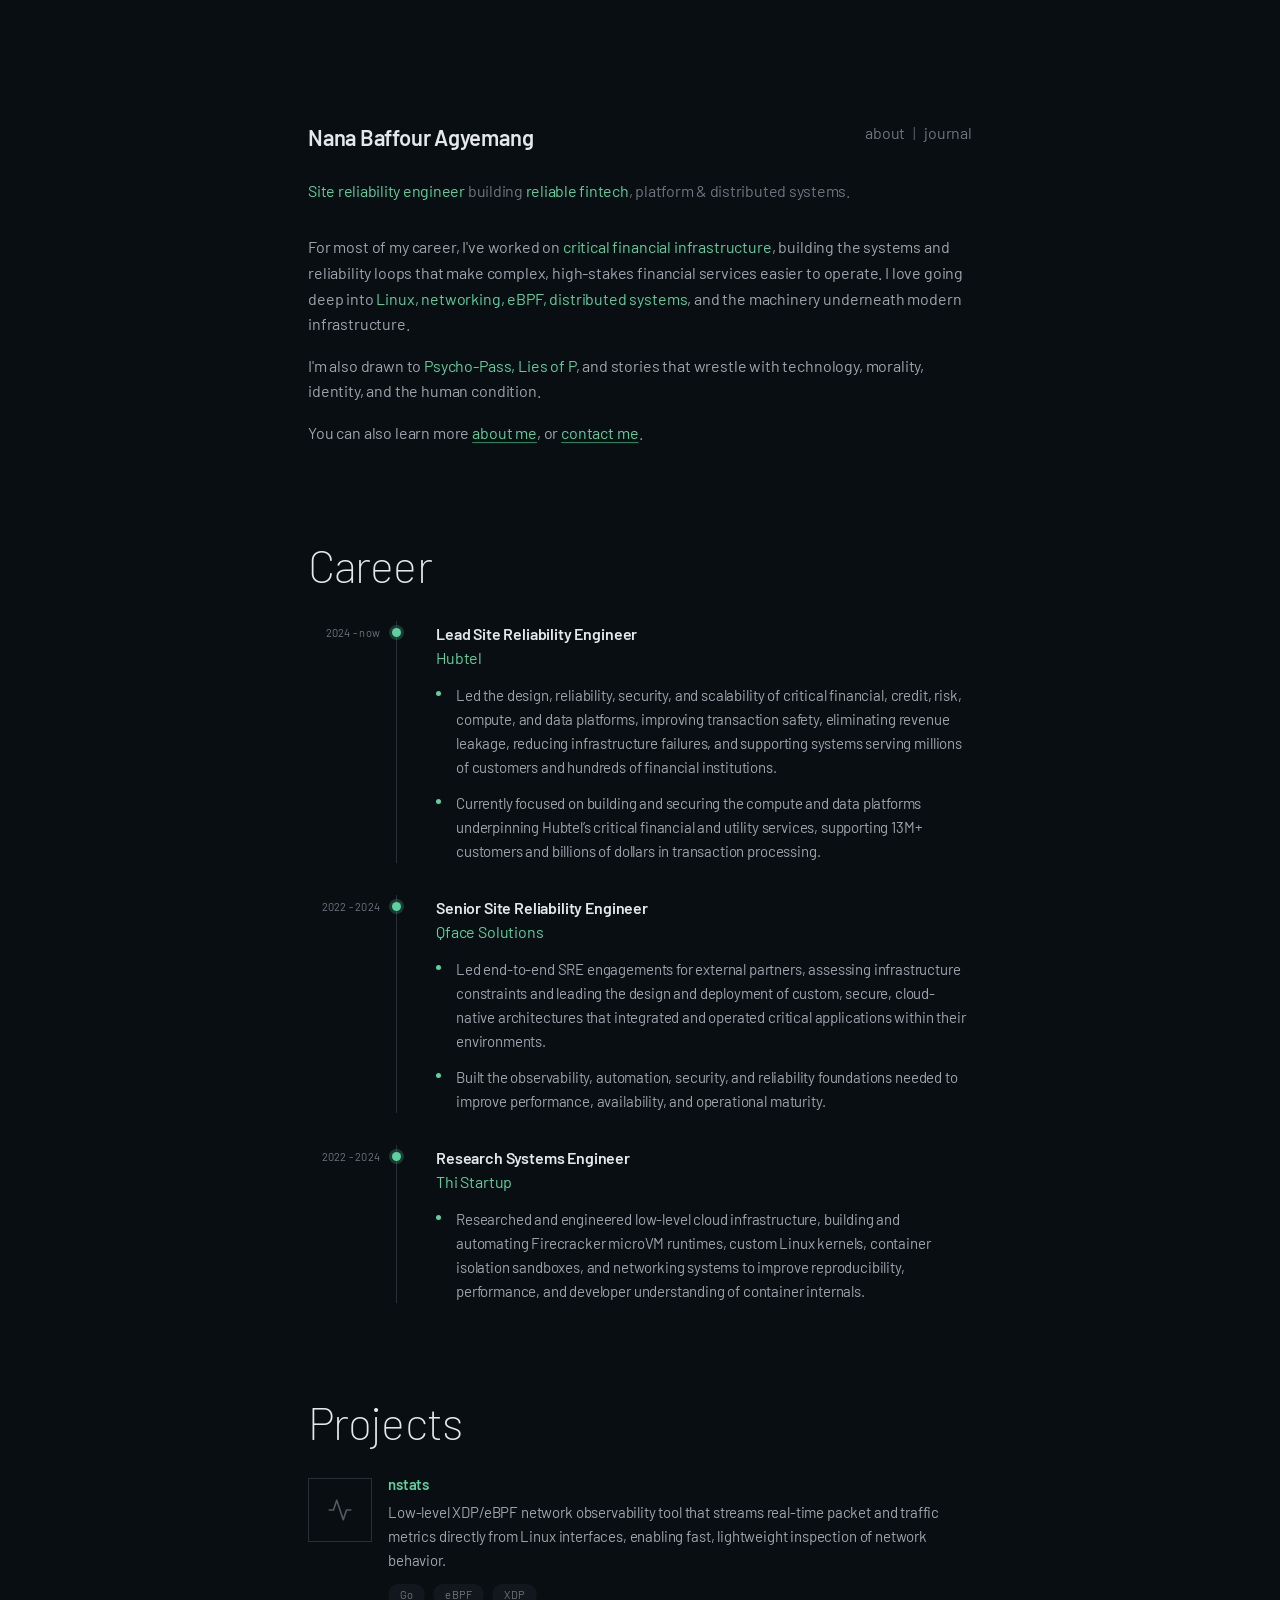
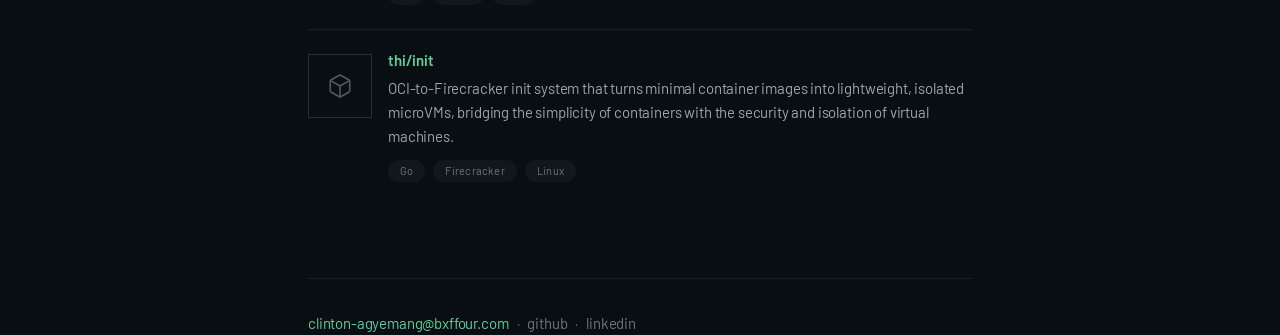
==== commit d756aa11: "refine stuff" ====
--- a/public/index.html
+++ b/public/index.html
@@ -92,7 +92,6 @@
                 <li>Researched and engineered low-level cloud infrastructure, building and automating Firecracker microVM runtimes, custom Linux kernels, container isolation sandboxes, and networking systems to improve reproducibility, performance, and developer understanding of container internals.</li>
               </ul>
             </div>
-            </div>
           </article>
         </div>
       </section>
--- a/public/assets/css/main.css
+++ b/public/assets/css/main.css
@@ -431,9 +431,10 @@
   content: "";
   position: absolute;
   left: 0;
-  top: 0.6em;
-  width: 0.4em;
-  height: 1px;
+  top: 0.55em;
+  width: 5px;
+  height: 5px;
+  border-radius: 50%;
   background: var(--color-accent);
 }
 
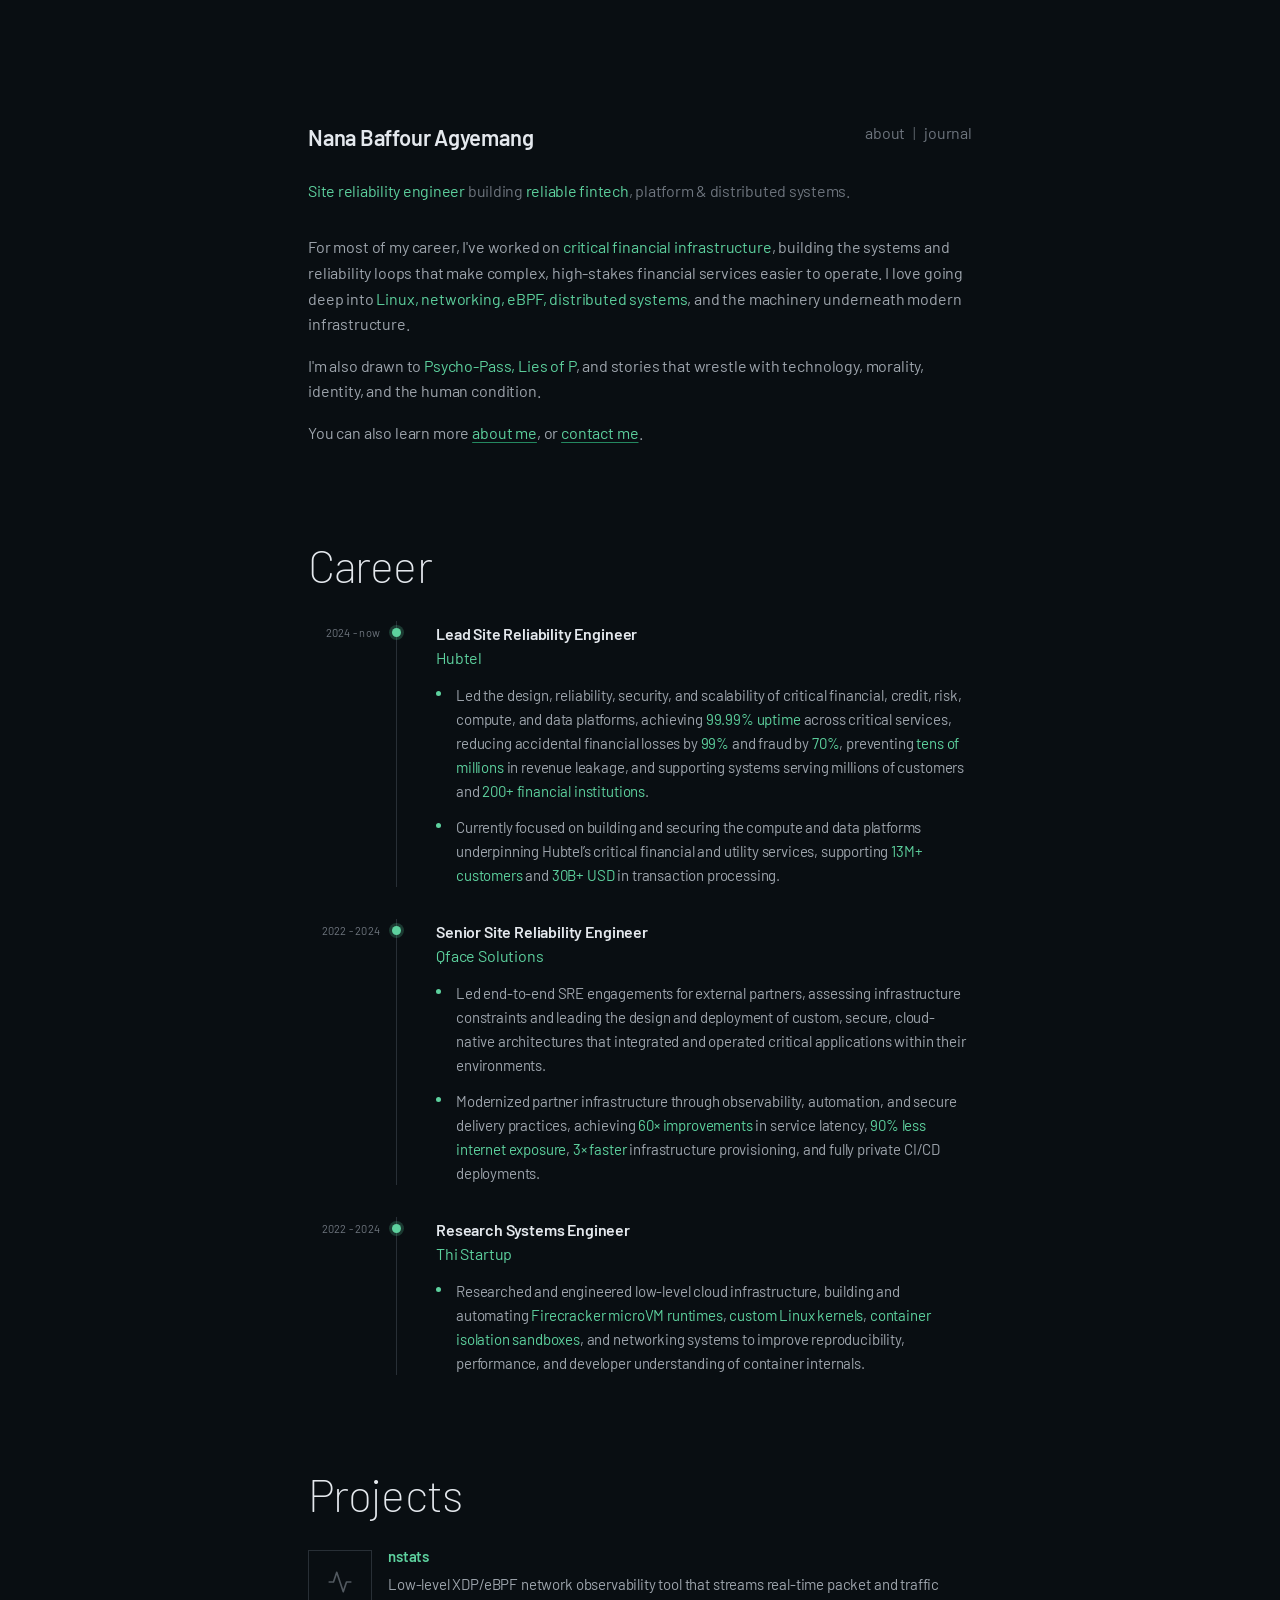
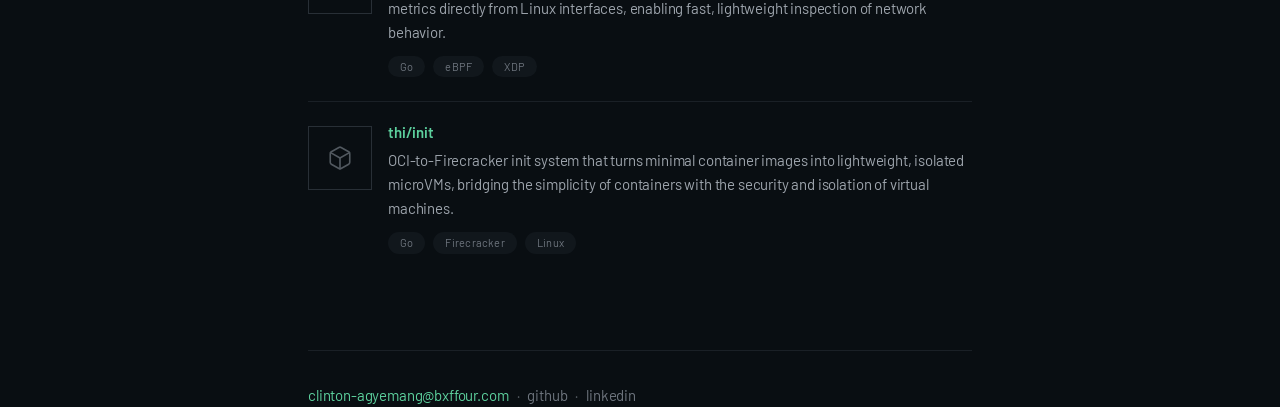
==== commit a59dc868: "refine career bullets" ====
--- a/public/index.html
+++ b/public/index.html
@@ -63,8 +63,8 @@
               <h3 class="job-role">Lead Site Reliability Engineer</h3>
               <div class="job-org">Hubtel</div>
               <ul class="job-points">
-                <li>Led the design, reliability, security, and scalability of critical financial, credit, risk, compute, and data platforms, improving transaction safety, eliminating revenue leakage, reducing infrastructure failures, and supporting systems serving millions of customers and hundreds of financial institutions.</li>
-                <li>Currently focused on building and securing the compute and data platforms underpinning Hubtel&rsquo;s critical financial and utility services, supporting 13M+ customers and billions of dollars in transaction processing.</li>
+                <li>Led the design, reliability, security, and scalability of critical financial, credit, risk, compute, and data platforms, achieving <span class="em">99.99% uptime</span> across critical services, reducing accidental financial losses by <span class="em">99%</span> and fraud by <span class="em">70%</span>, preventing <span class="em">tens of millions</span> in revenue leakage, and supporting systems serving millions of customers and <span class="em">200+ financial institutions</span>.</li>
+                <li>Currently focused on building and securing the compute and data platforms underpinning Hubtel&rsquo;s critical financial and utility services, supporting <span class="em">13M+ customers</span> and <span class="em">30B+ USD</span> in transaction processing.</li>
               </ul>
             </div>
           </article>
@@ -77,7 +77,7 @@
               <div class="job-org">Qface Solutions</div>
               <ul class="job-points">
                 <li>Led end-to-end SRE engagements for external partners, assessing infrastructure constraints and leading the design and deployment of custom, secure, cloud-native architectures that integrated and operated critical applications within their environments.</li>
-                <li>Built the observability, automation, security, and reliability foundations needed to improve performance, availability, and operational maturity.</li>
+                <li>Modernized partner infrastructure through observability, automation, and secure delivery practices, achieving <span class="em">60&times; improvements</span> in service latency, <span class="em">90% less internet exposure</span>, <span class="em">3&times; faster</span> infrastructure provisioning, and fully private CI/CD deployments.</li>
               </ul>
             </div>
           </article>
@@ -89,7 +89,7 @@
               <h3 class="job-role">Research Systems Engineer</h3>
               <div class="job-org">Thi Startup</div>
               <ul class="job-points">
-                <li>Researched and engineered low-level cloud infrastructure, building and automating Firecracker microVM runtimes, custom Linux kernels, container isolation sandboxes, and networking systems to improve reproducibility, performance, and developer understanding of container internals.</li>
+                <li>Researched and engineered low-level cloud infrastructure, building and automating <span class="em">Firecracker microVM runtimes</span>, <span class="em">custom Linux kernels</span>, <span class="em">container isolation sandboxes</span>, and networking systems to improve reproducibility, performance, and developer understanding of container internals.</li>
               </ul>
             </div>
           </article>
